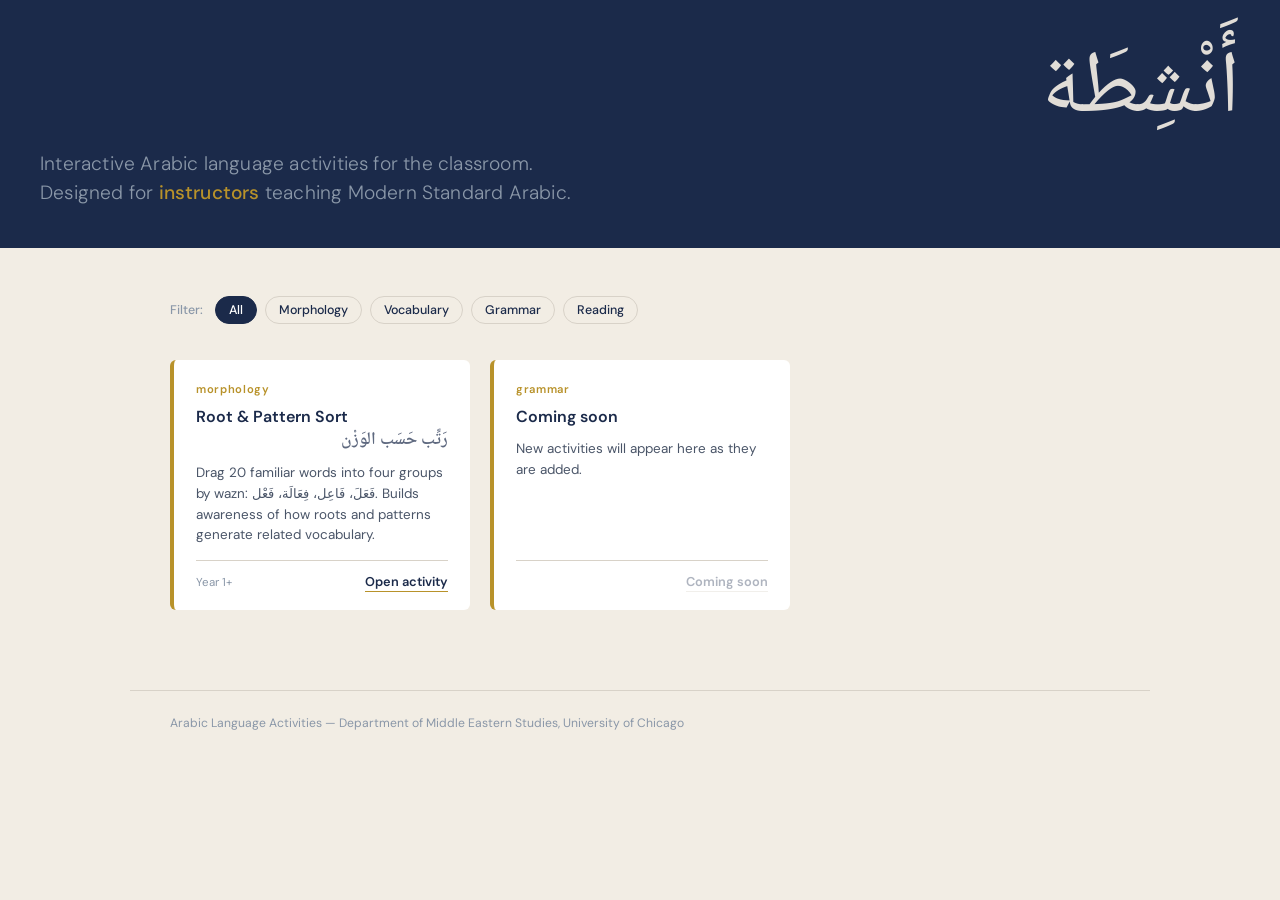
==== index.html @ ee44c591 "Add homepage with links to other activities" ====
<!DOCTYPE html>
<html lang="en">
<head>
<meta charset="UTF-8">
<meta name="viewport" content="width=device-width, initial-scale=1.0">
<title>Arabic Language Activities</title>
<link rel="preconnect" href="https://fonts.googleapis.com">
<link href="https://fonts.googleapis.com/css2?family=Noto+Naskh+Arabic:wght@700&family=DM+Sans:ital,wght@0,300;0,400;0,500;0,600;1,400&display=swap" rel="stylesheet">
<style>
  :root {
    --bg:       #F2EDE4;
    --surface:  #FFFFFF;
    --ink:      #1B2A4A;
    --gold:     #B8922A;
    --muted:    #8A97A8;
    --rule:     #D8D2C8;
    --radius:   6px;
  }

  *, *::before, *::after { box-sizing: border-box; margin: 0; padding: 0; }

  body {
    font-family: 'DM Sans', sans-serif;
    background: var(--bg);
    color: var(--ink);
    min-height: 100vh;
  }

  /* ── Top bar ── */
  .topbar {
    background: var(--ink);
    padding: 48px 40px 40px;
  }

  .hero-arabic {
    font-family: 'Noto Naskh Arabic', serif;
    font-size: clamp(3rem, 8vw, 5.5rem);
    color: var(--bg);
    line-height: 1;
    display: block;
    direction: rtl;
    opacity: 0.92;
  }

  .hero-en {
    margin-top: 14px;
    font-size: clamp(1rem, 2.5vw, 1.2rem);
    font-weight: 300;
    color: var(--muted);
    letter-spacing: 0.01em;
    max-width: 52ch;
    line-height: 1.5;
  }

  .hero-en strong {
    color: var(--gold);
    font-weight: 500;
  }

  /* ── Main content ── */
  main {
    max-width: 1020px;
    margin: 0 auto;
    padding: 48px 40px 80px;
  }

  /* ── Filter row ── */
  .filter-row {
    display: flex;
    flex-wrap: wrap;
    gap: 8px;
    margin-bottom: 36px;
    align-items: center;
  }

  .filter-label {
    font-size: 0.78rem;
    font-weight: 500;
    color: var(--muted);
    margin-right: 4px;
  }

  .filter-btn {
    font-family: 'DM Sans', sans-serif;
    font-size: 0.78rem;
    font-weight: 500;
    padding: 5px 13px;
    border-radius: 20px;
    border: 1.5px solid var(--rule);
    background: transparent;
    color: var(--ink);
    cursor: pointer;
    transition: background 0.12s, border-color 0.12s, color 0.12s;
  }

  .filter-btn:hover,
  .filter-btn.active {
    background: var(--ink);
    border-color: var(--ink);
    color: #FFF;
  }

  /* ── Grid ── */
  .grid {
    display: grid;
    grid-template-columns: repeat(auto-fill, minmax(280px, 1fr));
    gap: 20px;
  }

  /* ── Card ── */
  .card {
    background: var(--surface);
    border-radius: var(--radius);
    border-left: 4px solid var(--gold);
    padding: 22px 22px 18px;
    display: flex;
    flex-direction: column;
    gap: 10px;
    transition: transform 0.12s ease;
  }

  .card:hover { transform: translateY(-2px); }

  .card-tag {
    font-size: 0.7rem;
    font-weight: 600;
    letter-spacing: 0.06em;
    text-transform: lowercase;
    color: var(--gold);
  }

  .card-title {
    font-size: 1rem;
    font-weight: 600;
    color: var(--ink);
    line-height: 1.35;
  }

  .card-title-ar {
    font-family: 'Noto Naskh Arabic', serif;
    font-size: 1.1rem;
    direction: rtl;
    display: block;
    margin-top: 2px;
    color: var(--ink);
    opacity: 0.7;
  }

  .card-desc {
    font-size: 0.84rem;
    color: #4A5568;
    line-height: 1.55;
    font-weight: 400;
    flex: 1;
  }

  .card-meta {
    display: flex;
    align-items: center;
    justify-content: space-between;
    margin-top: 4px;
    padding-top: 12px;
    border-top: 1px solid var(--rule);
  }

  .card-level {
    font-size: 0.72rem;
    color: var(--muted);
    font-weight: 400;
  }

  .card-link {
    font-size: 0.8rem;
    font-weight: 600;
    color: var(--ink);
    text-decoration: none;
    border-bottom: 1.5px solid var(--gold);
    padding-bottom: 1px;
    transition: color 0.12s, border-color 0.12s;
  }

  .card-link:hover {
    color: var(--gold);
  }

  /* ── Hidden card ── */
  .card[hidden] { display: none; }

  /* ── Empty state ── */
  .empty-msg {
    grid-column: 1 / -1;
    color: var(--muted);
    font-size: 0.9rem;
    padding: 12px 0;
  }

  /* ── Footer ── */
  footer {
    border-top: 1px solid var(--rule);
    padding: 24px 40px;
    max-width: 1020px;
    margin: 0 auto;
    font-size: 0.76rem;
    color: var(--muted);
  }

  /* ── Responsive ── */
  @media (max-width: 600px) {
    .topbar, main, footer { padding-left: 20px; padding-right: 20px; }
  }
</style>
</head>
<body>

<div class="topbar">
  <span class="hero-arabic">أَنْشِطَة</span>
  <p class="hero-en">Interactive Arabic language activities for the classroom.<br>
  Designed for <strong>instructors</strong> teaching Modern Standard Arabic.</p>
</div>

<main>
  <div class="filter-row">
    <span class="filter-label">Filter:</span>
    <button class="filter-btn active" data-filter="all">All</button>
    <button class="filter-btn" data-filter="morphology">Morphology</button>
    <button class="filter-btn" data-filter="vocabulary">Vocabulary</button>
    <button class="filter-btn" data-filter="grammar">Grammar</button>
    <button class="filter-btn" data-filter="reading">Reading</button>
  </div>

  <div class="grid" id="grid">

    <div class="card" data-tags="morphology vocabulary">
      <div class="card-tag">morphology</div>
      <div class="card-title">
        Root &amp; Pattern Sort
        <span class="card-title-ar">رَتِّب حَسَب الوَزْن</span>
      </div>
      <p class="card-desc">Drag 20 familiar words into four groups by wazn: فَعَلَ، فَاعِل، فِعَالَة، فَعْل. Builds awareness of how roots and patterns generate related vocabulary.</p>
      <div class="card-meta">
        <span class="card-level">Year 1+</span>
        <a class="card-link" href="arabic-wazn-sort.html">Open activity</a>
      </div>
    </div>

    <!-- Placeholder cards — replace href and content as you add activities -->

    <div class="card" data-tags="grammar">
      <div class="card-tag">grammar</div>
      <div class="card-title">
        Coming soon
        <span class="card-title-ar"></span>
      </div>
      <p class="card-desc">New activities will appear here as they are added.</p>
      <div class="card-meta">
        <span class="card-level"></span>
        <span class="card-link" style="opacity:.35; cursor:default; border-color:var(--rule);">Coming soon</span>
      </div>
    </div>

  </div>
</main>

<footer>
  Arabic Language Activities &mdash; Department of Middle Eastern Studies, University of Chicago
</footer>

<script>
  const btns = document.querySelectorAll('.filter-btn');
  const cards = document.querySelectorAll('.card');

  btns.forEach(btn => {
    btn.addEventListener('click', () => {
      btns.forEach(b => b.classList.remove('active'));
      btn.classList.add('active');
      const f = btn.dataset.filter;
      cards.forEach(card => {
        if (f === 'all' || card.dataset.tags.includes(f)) {
          card.removeAttribute('hidden');
        } else {
          card.setAttribute('hidden', '');
        }
      });
    });
  });
</script>

</body>
</html>
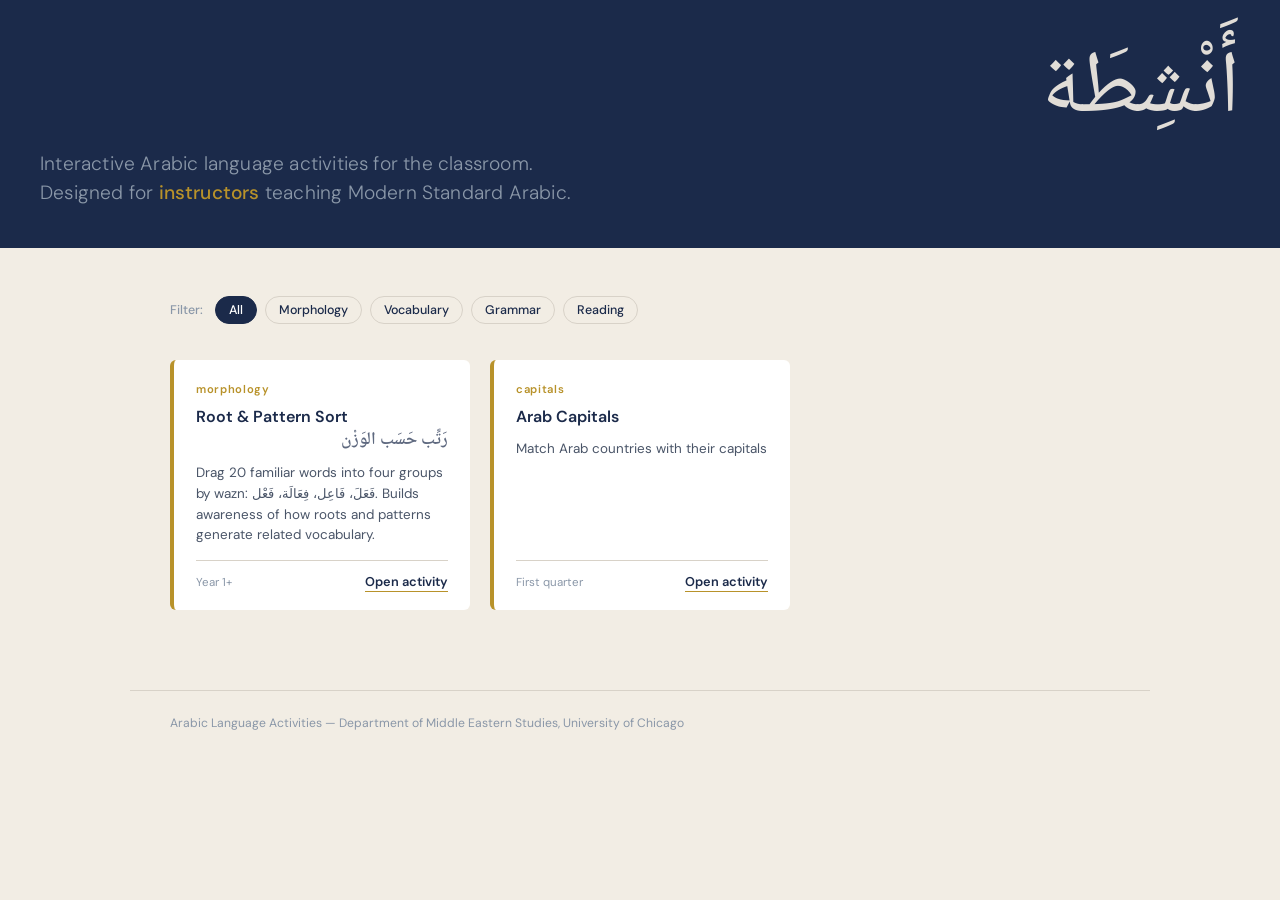
==== commit 01293fb1: "Update card details for Arab Capitals activity" ====
--- a/index.html
+++ b/index.html
@@ -246,15 +246,15 @@
     <!-- Placeholder cards — replace href and content as you add activities -->
 
     <div class="card" data-tags="grammar">
-      <div class="card-tag">grammar</div>
+      <div class="card-tag">capitals</div>
       <div class="card-title">
-        Coming soon
+        Arab Capitals
         <span class="card-title-ar"></span>
       </div>
-      <p class="card-desc">New activities will appear here as they are added.</p>
+      <p class="card-desc">Match Arab countries with their capitals</p>
       <div class="card-meta">
-        <span class="card-level"></span>
-        <span class="card-link" style="opacity:.35; cursor:default; border-color:var(--rule);">Coming soon</span>
+        <span class="card-level">First quarter</span>
+        <a class="card-link" href="arab-league-matching.html">Open activity</a>
       </div>
     </div>
 
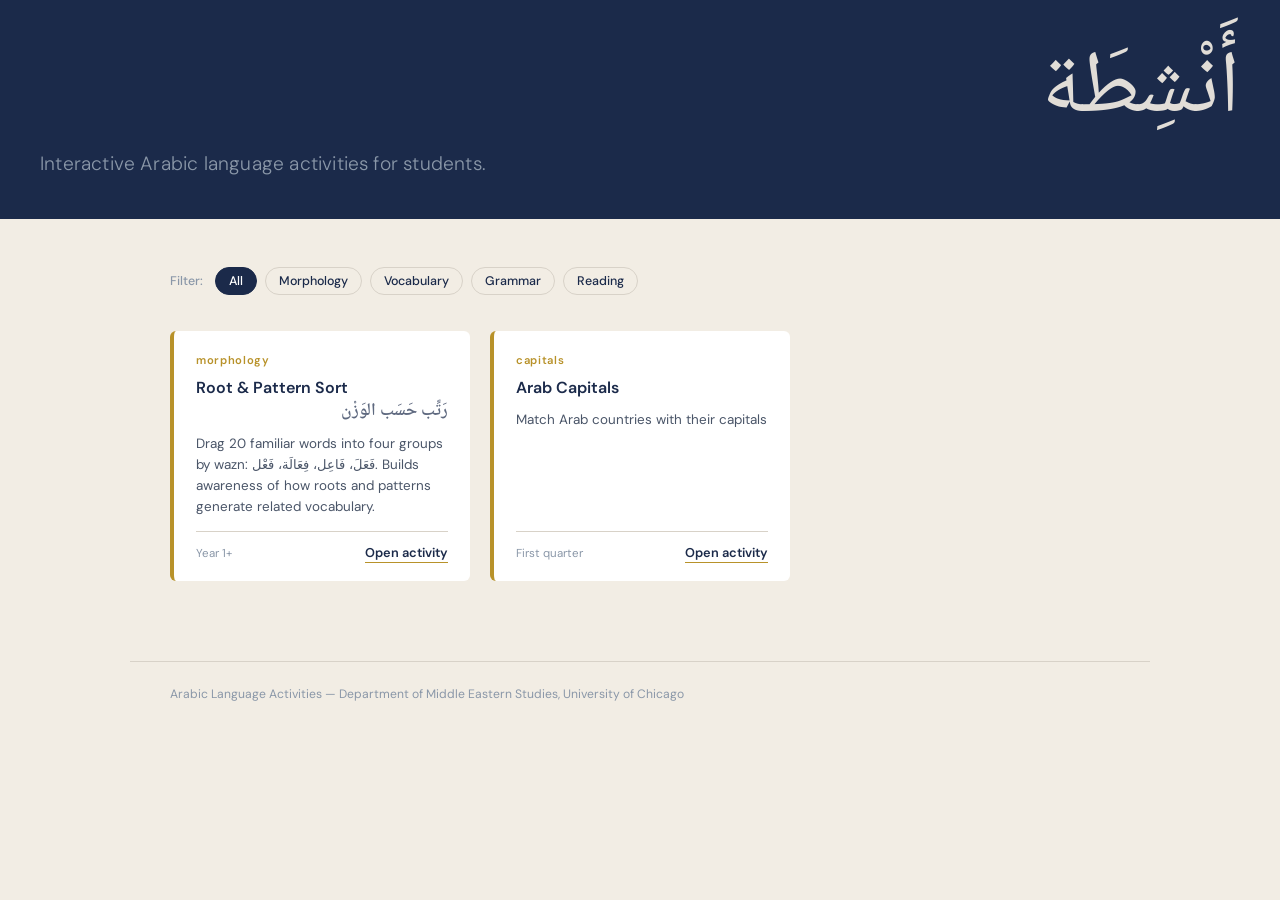
==== commit 3cf1def1: "Update landing page description to target students Co-Authored-By: Claude Sonnet 4.6 <noreply@anthro" ====
--- a/index.html
+++ b/index.html
@@ -214,8 +214,7 @@
 
 <div class="topbar">
   <span class="hero-arabic">أَنْشِطَة</span>
-  <p class="hero-en">Interactive Arabic language activities for the classroom.<br>
-  Designed for <strong>instructors</strong> teaching Modern Standard Arabic.</p>
+  <p class="hero-en">Interactive Arabic language activities for students.</p>
 </div>
 
 <main>
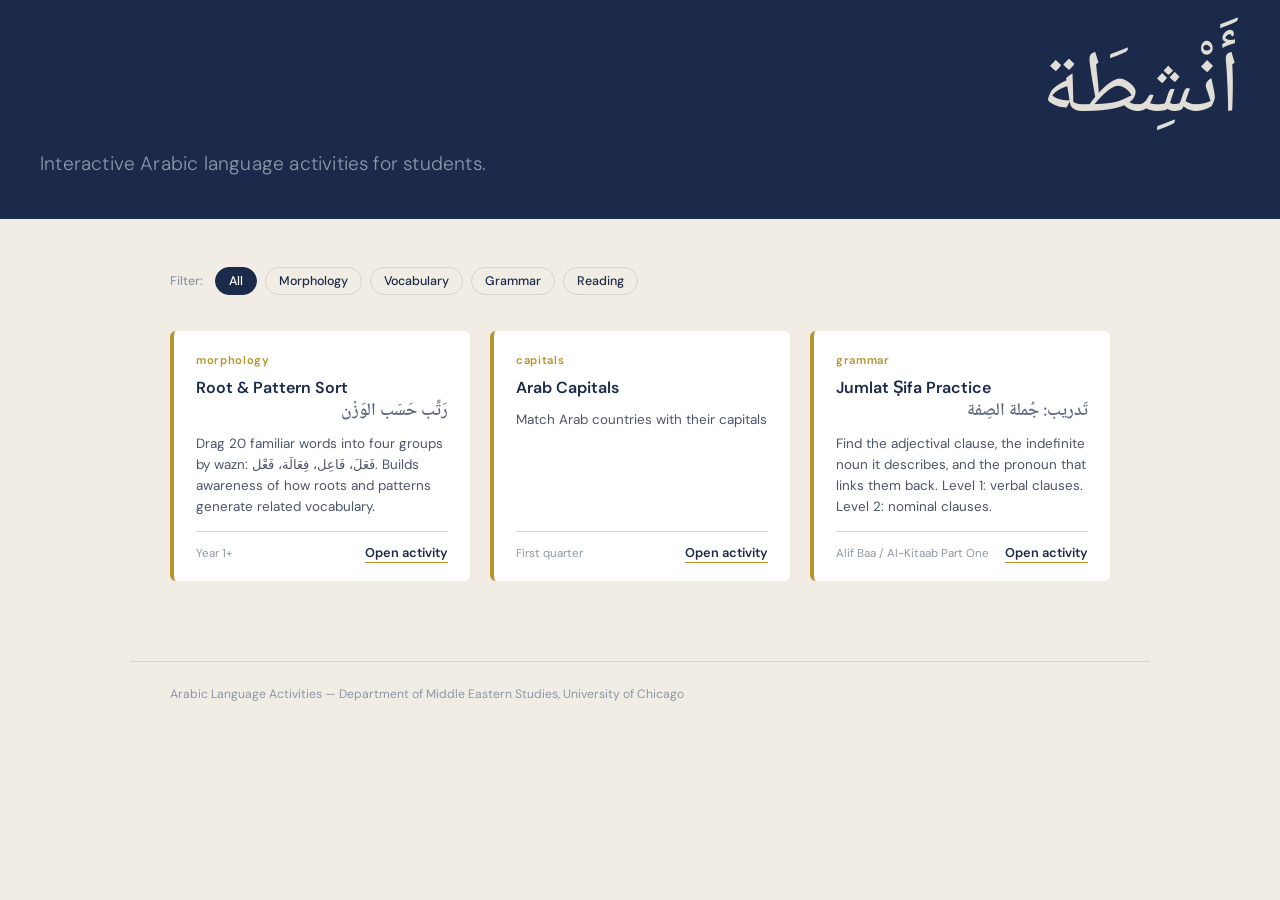
==== commit be2d6069: "Add Jumlat Ṣifa practice activity Co-Authored-By: Claude Sonnet 5.5 <noreply@anthropic.com>" ====
--- a/index.html
+++ b/index.html
@@ -257,6 +257,19 @@
       </div>
     </div>
 
+    <div class="card" data-tags="grammar">
+      <div class="card-tag">grammar</div>
+      <div class="card-title">
+        Jumlat Ṣifa Practice
+        <span class="card-title-ar">تَدريب: جُملة الصِفة</span>
+      </div>
+      <p class="card-desc">Find the adjectival clause, the indefinite noun it describes, and the pronoun that links them back. Level 1: verbal clauses. Level 2: nominal clauses.</p>
+      <div class="card-meta">
+        <span class="card-level">Alif Baa / Al-Kitaab Part One</span>
+        <a class="card-link" href="jumlat-sifa/index.html">Open activity</a>
+      </div>
+    </div>
+
   </div>
 </main>
 
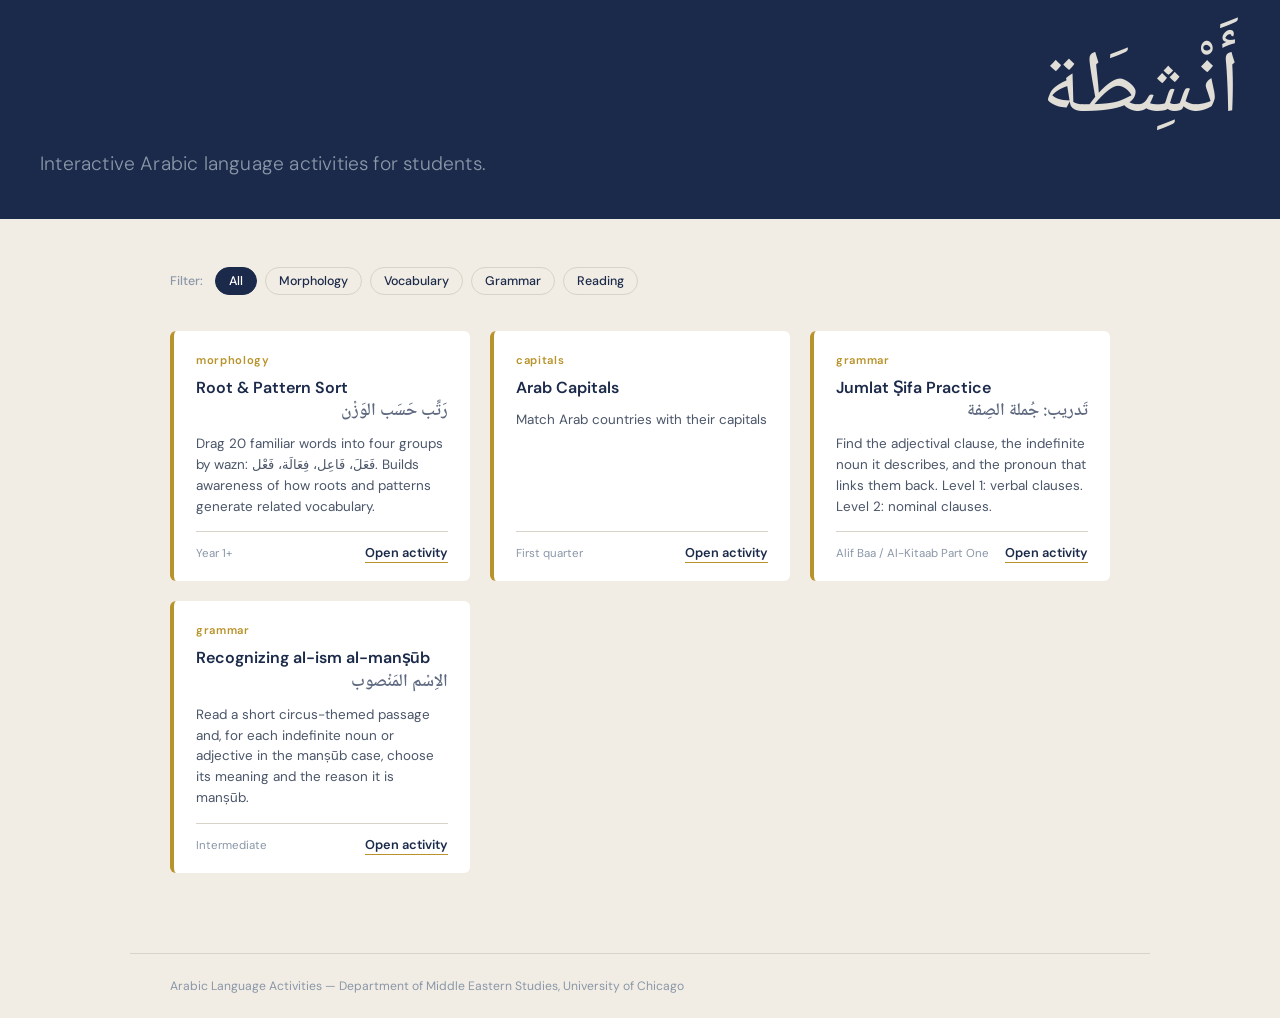
==== commit 2d733739: "Add al-ism al-manṣūb circus text activity Co-Authored-By: Claude Sonnet 5.5 <noreply@anthropic.com>" ====
--- a/index.html
+++ b/index.html
@@ -270,6 +270,19 @@
       </div>
     </div>
 
+    <div class="card" data-tags="grammar reading">
+      <div class="card-tag">grammar</div>
+      <div class="card-title">
+        Recognizing al-ism al-manṣūb
+        <span class="card-title-ar">الاِسْم المَنْصوب</span>
+      </div>
+      <p class="card-desc">Read a short circus-themed passage and, for each indefinite noun or adjective in the manṣūb case, choose its meaning and the reason it is manṣūb.</p>
+      <div class="card-meta">
+        <span class="card-level">Intermediate</span>
+        <a class="card-link" href="mansub-circus.html">Open activity</a>
+      </div>
+    </div>
+
   </div>
 </main>
 
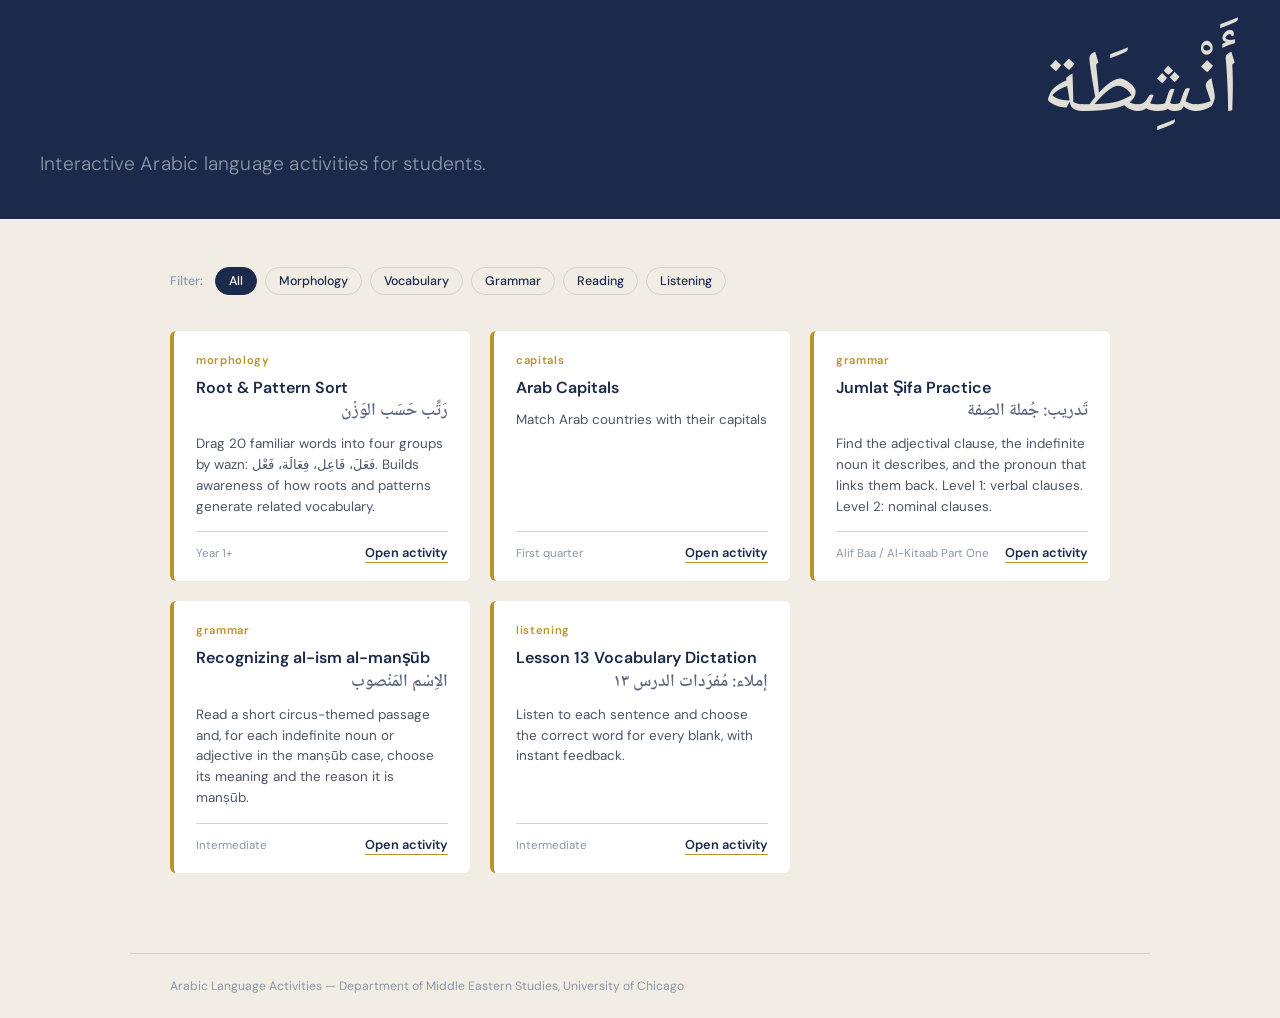
==== commit 2f4ec985: "Add Lesson 13 vocabulary dictation activity Co-Authored-By: Claude Sonnet 5.5 <noreply@anthropic.com" ====
--- a/index.html
+++ b/index.html
@@ -225,6 +225,7 @@
     <button class="filter-btn" data-filter="vocabulary">Vocabulary</button>
     <button class="filter-btn" data-filter="grammar">Grammar</button>
     <button class="filter-btn" data-filter="reading">Reading</button>
+    <button class="filter-btn" data-filter="listening">Listening</button>
   </div>
 
   <div class="grid" id="grid">
@@ -280,6 +281,19 @@
       <div class="card-meta">
         <span class="card-level">Intermediate</span>
         <a class="card-link" href="mansub-circus.html">Open activity</a>
+      </div>
+    </div>
+
+    <div class="card" data-tags="vocabulary listening">
+      <div class="card-tag">listening</div>
+      <div class="card-title">
+        Lesson 13 Vocabulary Dictation
+        <span class="card-title-ar">إملاء: مُفرَدات الدرس ١٣</span>
+      </div>
+      <p class="card-desc">Listen to each sentence and choose the correct word for every blank, with instant feedback.</p>
+      <div class="card-meta">
+        <span class="card-level">Intermediate</span>
+        <a class="card-link" href="lesson13-dictation.html">Open activity</a>
       </div>
     </div>
 
